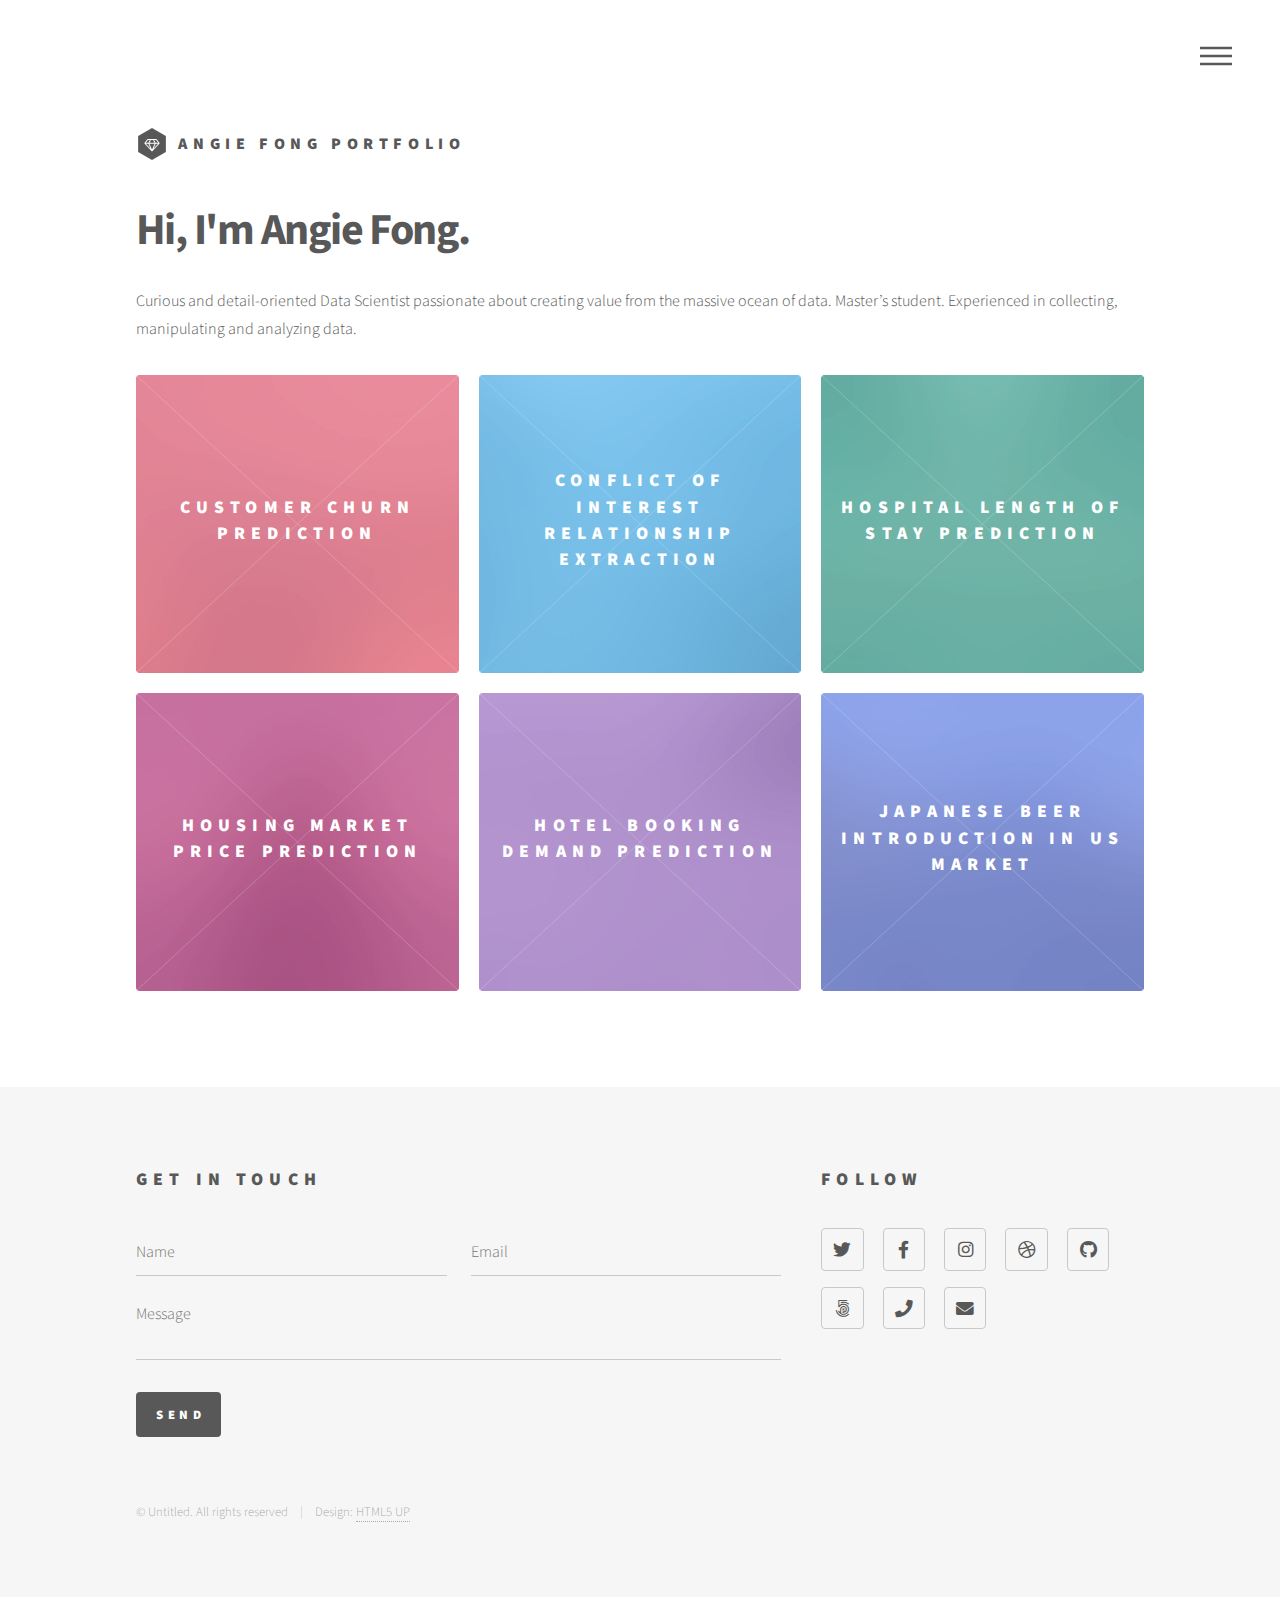
==== index.html @ 5839aa19 "initial commit" ====
<!DOCTYPE HTML>
<!--
	Phantom by HTML5 UP
	html5up.net | @ajlkn
	Free for personal and commercial use under the CCA 3.0 license (html5up.net/license)
-->
<html>
	<head>
		<title>Angie Fong</title>
		<meta charset="utf-8" />
		<meta name="viewport" content="width=device-width, initial-scale=1, user-scalable=no" />
		<link rel="stylesheet" href="assets/css/main.css" />
		<noscript><link rel="stylesheet" href="assets/css/noscript.css" /></noscript>
	</head>
	<body class="is-preload">
		<!-- Wrapper -->
			<div id="wrapper">

				<!-- Header -->
					<header id="header">
						<div class="inner">

							<!-- Logo -->
								<a href="index.html" class="logo">
									<span class="symbol"><img src="images/logo.svg" alt="" /></span><span class="title">Angie Fong Portfolio</span>
								</a>

							<!-- Nav -->
								<nav>
									<ul>
										<li><a href="#menu">Menu</a></li>
									</ul>
								</nav>

						</div>
					</header>

				<!-- Menu -->
					<nav id="menu">
						<h2>Menu</h2>
						<ul>
							<li><a href="index.html">Home</a></li>
							<li><a href="resume.html">Resume</a></li>
						</ul>
					</nav>

				<!-- Main -->
					<div id="main">
						<div class="inner">
							<header>
								<h1>Hi, I'm Angie Fong.</h1>
								<p>Curious and detail-oriented Data Scientist passionate about creating value from the massive ocean of data. Master’s student. Experienced in collecting, manipulating and analyzing data.</p>
							</header>
							<section class="tiles">
								<article class="style1">
									<span class="image">
										<img src="images/pic01.jpg" alt="" />
									</span>
									<a href="generic.html">
										<h2>Customer Churn Prediction</h2>
										<div class="content">
											<p>A churn prediction model for a B2B SaaS company to helps identify customers who might cancel subscription soon.</p>
										</div>
									</a>
								</article>
								<article class="style2">
									<span class="image">
										<img src="images/pic02.jpg" alt="" />
									</span>
									<a href="generic.html">
										<h2>Conflict of Interest Relationship Extraction</h2>
										<div class="content">
											<p>Triples of relationship extracted from 122k Pubmed conflict of interest statements compared with pre-defined relationships.</p>
										</div>
									</a>
								</article>
								<article class="style3">
									<span class="image">
										<img src="images/pic03.jpg" alt="" />
									</span>
									<a href="generic.html">
										<h2>Hospital Length of Stay Prediction</h2>
										<div class="content">
											<p>Hospital length of stay prediction with MIMIC3 data.</p>
										</div>
									</a>
								</article>
								<article class="style4">
									<span class="image">
										<img src="images/pic04.jpg" alt="" />
									</span>
									<a href="generic.html">
										<h2>Housing Market Price Prediction</h2>
										<div class="content">
											<p>Kaggle competition: Sherbank Russian Housing Market Price Prediction.</p>
										</div>
									</a>
								</article>
								<article class="style5">
									<span class="image">
										<img src="images/pic05.jpg" alt="" />
									</span>
									<a href="generic.html">
										<h2>Hotel Booking Demand Prediction</h2>
										<div class="content">
											<p>Sed nisl arcu euismod sit amet nisi lorem etiam dolor veroeros et feugiat.</p>
										</div>
									</a>
								</article>
								<article class="style6">
									<span class="image">
										<img src="images/pic06.jpg" alt="" />
									</span>
									<a href="generic.html">
										<h2>Japanese Beer Introduction in US market</h2>
										<div class="content">
											<p>Sed nisl arcu euismod sit amet nisi lorem etiam dolor veroeros et feugiat.</p>
										</div>
									</a>
								</article>
							</section>
						</div>
					</div>

				<!-- Footer -->
					<footer id="footer">
						<div class="inner">
							<section>
								<h2>Get in touch</h2>
								<form method="post" action="#">
									<div class="fields">
										<div class="field half">
											<input type="text" name="name" id="name" placeholder="Name" />
										</div>
										<div class="field half">
											<input type="email" name="email" id="email" placeholder="Email" />
										</div>
										<div class="field">
											<textarea name="message" id="message" placeholder="Message"></textarea>
										</div>
									</div>
									<ul class="actions">
										<li><input type="submit" value="Send" class="primary" /></li>
									</ul>
								</form>
							</section>
							<section>
								<h2>Follow</h2>
								<ul class="icons">
									<li><a href="#" class="icon brands style2 fa-twitter"><span class="label">Twitter</span></a></li>
									<li><a href="#" class="icon brands style2 fa-facebook-f"><span class="label">Facebook</span></a></li>
									<li><a href="#" class="icon brands style2 fa-instagram"><span class="label">Instagram</span></a></li>
									<li><a href="#" class="icon brands style2 fa-dribbble"><span class="label">Dribbble</span></a></li>
									<li><a href="#" class="icon brands style2 fa-github"><span class="label">GitHub</span></a></li>
									<li><a href="#" class="icon brands style2 fa-500px"><span class="label">500px</span></a></li>
									<li><a href="#" class="icon solid style2 fa-phone"><span class="label">Phone</span></a></li>
									<li><a href="#" class="icon solid style2 fa-envelope"><span class="label">Email</span></a></li>
								</ul>
							</section>
							<ul class="copyright">
								<li>&copy; Untitled. All rights reserved</li><li>Design: <a href="http://html5up.net">HTML5 UP</a></li>
							</ul>
						</div>
					</footer>

			</div>

		<!-- Scripts -->
			<script src="assets/js/jquery.min.js"></script>
			<script src="assets/js/browser.min.js"></script>
			<script src="assets/js/breakpoints.min.js"></script>
			<script src="assets/js/util.js"></script>
			<script src="assets/js/main.js"></script>

	</body>
</html>
---- assets/css/main.css ----
@import url(fontawesome-all.min.css);
@import url("https://fonts.googleapis.com/css?family=Source+Sans+Pro:300,700,900");

/*
	Phantom by HTML5 UP
	html5up.net | @ajlkn
	Free for personal and commercial use under the CCA 3.0 license (html5up.net/license)
*/

html, body, div, span, applet, object,
iframe, h1, h2, h3, h4, h5, h6, p, blockquote,
pre, a, abbr, acronym, address, big, cite,
code, del, dfn, em, img, ins, kbd, q, s, samp,
small, strike, strong, sub, sup, tt, var, b,
u, i, center, dl, dt, dd, ol, ul, li, fieldset,
form, label, legend, table, caption, tbody,
tfoot, thead, tr, th, td, article, aside,
canvas, details, embed, figure, figcaption,
footer, header, hgroup, menu, nav, output, ruby,
section, summary, time, mark, audio, video {
	margin: 0;
	padding: 0;
	border: 0;
	font-size: 100%;
	font: inherit;
	vertical-align: baseline;}

article, aside, details, figcaption, figure,
footer, header, hgroup, menu, nav, section {
	display: block;}

body {
	line-height: 1;
}

ol, ul {
	list-style: none;
}

blockquote, q {
	quotes: none;
}

	blockquote:before, blockquote:after, q:before, q:after {
		content: '';
		content: none;
	}

table {
	border-collapse: collapse;
	border-spacing: 0;
}

body {
	-webkit-text-size-adjust: none;
}

mark {
	background-color: transparent;
	color: inherit;
}

input::-moz-focus-inner {
	border: 0;
	padding: 0;
}

input, select, textarea {
	-moz-appearance: none;
	-webkit-appearance: none;
	-ms-appearance: none;
	appearance: none;
}

/* Basic */

	@-ms-viewport {
		width: device-width;
	}

	body {
		-ms-overflow-style: scrollbar;
	}

	@media screen and (max-width: 480px) {

		html, body {
			min-width: 320px;
		}

	}

	html {
		box-sizing: border-box;
	}

	*, *:before, *:after {
		box-sizing: inherit;
	}

	body {
		background: #ffffff;
	}

		body.is-preload *, body.is-preload *:before, body.is-preload *:after {
			-moz-animation: none !important;
			-webkit-animation: none !important;
			-ms-animation: none !important;
			animation: none !important;
			-moz-transition: none !important;
			-webkit-transition: none !important;
			-ms-transition: none !important;
			transition: none !important;
		}

/* Type */

	body, input, select, textarea {
		color: #585858;
		font-family: "Source Sans Pro", Helvetica, sans-serif;
		font-size: 16pt;
		font-weight: 300;
		line-height: 1.75;
	}

		@media screen and (max-width: 1680px) {

			body, input, select, textarea {
				font-size: 14pt;
			}

		}

		@media screen and (max-width: 1280px) {

			body, input, select, textarea {
				font-size: 12pt;
			}

		}

	a {
		-moz-transition: border-bottom-color 0.2s ease, color 0.2s ease;
		-webkit-transition: border-bottom-color 0.2s ease, color 0.2s ease;
		-ms-transition: border-bottom-color 0.2s ease, color 0.2s ease;
		transition: border-bottom-color 0.2s ease, color 0.2s ease;
		text-decoration: none;
		color: #585858;
		border-bottom: dotted 1px rgba(88, 88, 88, 0.5);
	}

		a:hover {
			border-bottom-color: transparent;
			color: #f2849e !important;
		}

	strong, b {
		font-weight: 900;
	}

	em, i {
		font-style: italic;
	}

	p {
		margin: 0 0 2em 0;
	}

	h1 {
		font-size: 2.75em;
		font-weight: 700;
		line-height: 1.3;
		margin: 0 0 1em 0;
		letter-spacing: -0.035em;
	}

		h1 a {
			color: inherit;
		}

		@media screen and (max-width: 736px) {

			h1 {
				font-size: 2em;
				margin: 0 0 1em 0;
			}

		}

		@media screen and (max-width: 360px) {

			h1 {
				font-size: 1.75em;
			}

		}

	h2, h3, h4, h5, h6 {
		font-weight: 900;
		line-height: 1.5;
		margin: 0 0 2em 0;
		text-transform: uppercase;
		letter-spacing: 0.35em;
	}

		h2 a, h3 a, h4 a, h5 a, h6 a {
			color: inherit;
		}

	h2 {
		font-size: 1.1em;
	}

	h3 {
		font-size: 1em;
	}

	h4 {
		font-size: 0.8em;
	}

	h5 {
		font-size: 0.8em;
	}

	h6 {
		font-size: 0.8em;
	}

	@media screen and (max-width: 980px) {

		h1 br, h2 br, h3 br, h4 br, h5 br, h6 br {
			display: none;
		}

	}

	@media screen and (max-width: 736px) {

		h2 {
			font-size: 1em;
		}

		h3 {
			font-size: 0.8em;
		}

	}

	sub {
		font-size: 0.8em;
		position: relative;
		top: 0.5em;
	}

	sup {
		font-size: 0.8em;
		position: relative;
		top: -0.5em;
	}

	blockquote {
		border-left: solid 4px #c9c9c9;
		font-style: italic;
		margin: 0 0 2em 0;
		padding: 0.5em 0 0.5em 2em;
	}

	code {
		background: rgba(144, 144, 144, 0.075);
		border-radius: 4px;
		border: solid 1px #c9c9c9;
		font-family: "Courier New", monospace;
		font-size: 0.9em;
		margin: 0 0.25em;
		padding: 0.25em 0.65em;
	}

	pre {
		-webkit-overflow-scrolling: touch;
		font-family: "Courier New", monospace;
		font-size: 0.9em;
		margin: 0 0 2em 0;
	}

		pre code {
			display: block;
			line-height: 1.75;
			padding: 1em 1.5em;
			overflow-x: auto;
		}

	hr {
		border: 0;
		border-bottom: solid 1px #c9c9c9;
		margin: 2em 0;
	}

		hr.major {
			margin: 3em 0;
		}

	.align-left {
		text-align: left;
	}

	.align-center {
		text-align: center;
	}

	.align-right {
		text-align: right;
	}

/* Row */

	.row {
		display: flex;
		flex-wrap: wrap;
		box-sizing: border-box;
		align-items: stretch;
	}

		.row > * {
			box-sizing: border-box;
		}

		.row.gtr-uniform > * > :last-child {
			margin-bottom: 0;
		}

		.row.aln-left {
			justify-content: flex-start;
		}

		.row.aln-center {
			justify-content: center;
		}

		.row.aln-right {
			justify-content: flex-end;
		}

		.row.aln-top {
			align-items: flex-start;
		}

		.row.aln-middle {
			align-items: center;
		}

		.row.aln-bottom {
			align-items: flex-end;
		}

		.row > .imp {
			order: -1;
		}

		.row > .col-1 {
			width: 8.33333%;
		}

		.row > .off-1 {
			margin-left: 8.33333%;
		}

		.row > .col-2 {
			width: 16.66667%;
		}

		.row > .off-2 {
			margin-left: 16.66667%;
		}

		.row > .col-3 {
			width: 25%;
		}

		.row > .off-3 {
			margin-left: 25%;
		}

		.row > .col-4 {
			width: 33.33333%;
		}

		.row > .off-4 {
			margin-left: 33.33333%;
		}

		.row > .col-5 {
			width: 41.66667%;
		}

		.row > .off-5 {
			margin-left: 41.66667%;
		}

		.row > .col-6 {
			width: 50%;
		}

		.row > .off-6 {
			margin-left: 50%;
		}

		.row > .col-7 {
			width: 58.33333%;
		}

		.row > .off-7 {
			margin-left: 58.33333%;
		}

		.row > .col-8 {
			width: 66.66667%;
		}

		.row > .off-8 {
			margin-left: 66.66667%;
		}

		.row > .col-9 {
			width: 75%;
		}

		.row > .off-9 {
			margin-left: 75%;
		}

		.row > .col-10 {
			width: 83.33333%;
		}

		.row > .off-10 {
			margin-left: 83.33333%;
		}

		.row > .col-11 {
			width: 91.66667%;
		}

		.row > .off-11 {
			margin-left: 91.66667%;
		}

		.row > .col-12 {
			width: 100%;
		}

		.row > .off-12 {
			margin-left: 100%;
		}

		.row.gtr-0 {
			margin-top: 0;
			margin-left: 0em;
		}

			.row.gtr-0 > * {
				padding: 0 0 0 0em;
			}

			.row.gtr-0.gtr-uniform {
				margin-top: 0em;
			}

				.row.gtr-0.gtr-uniform > * {
					padding-top: 0em;
				}

		.row.gtr-25 {
			margin-top: 0;
			margin-left: -0.5em;
		}

			.row.gtr-25 > * {
				padding: 0 0 0 0.5em;
			}

			.row.gtr-25.gtr-uniform {
				margin-top: -0.5em;
			}

				.row.gtr-25.gtr-uniform > * {
					padding-top: 0.5em;
				}

		.row.gtr-50 {
			margin-top: 0;
			margin-left: -1em;
		}

			.row.gtr-50 > * {
				padding: 0 0 0 1em;
			}

			.row.gtr-50.gtr-uniform {
				margin-top: -1em;
			}

				.row.gtr-50.gtr-uniform > * {
					padding-top: 1em;
				}

		.row {
			margin-top: 0;
			margin-left: -2em;
		}

			.row > * {
				padding: 0 0 0 2em;
			}

			.row.gtr-uniform {
				margin-top: -2em;
			}

				.row.gtr-uniform > * {
					padding-top: 2em;
				}

		.row.gtr-150 {
			margin-top: 0;
			margin-left: -3em;
		}

			.row.gtr-150 > * {
				padding: 0 0 0 3em;
			}

			.row.gtr-150.gtr-uniform {
				margin-top: -3em;
			}

				.row.gtr-150.gtr-uniform > * {
					padding-top: 3em;
				}

		.row.gtr-200 {
			margin-top: 0;
			margin-left: -4em;
		}

			.row.gtr-200 > * {
				padding: 0 0 0 4em;
			}

			.row.gtr-200.gtr-uniform {
				margin-top: -4em;
			}

				.row.gtr-200.gtr-uniform > * {
					padding-top: 4em;
				}

		@media screen and (max-width: 1680px) {

			.row {
				display: flex;
				flex-wrap: wrap;
				box-sizing: border-box;
				align-items: stretch;
			}

				.row > * {
					box-sizing: border-box;
				}

				.row.gtr-uniform > * > :last-child {
					margin-bottom: 0;
				}

				.row.aln-left {
					justify-content: flex-start;
				}

				.row.aln-center {
					justify-content: center;
				}

				.row.aln-right {
					justify-content: flex-end;
				}

				.row.aln-top {
					align-items: flex-start;
				}

				.row.aln-middle {
					align-items: center;
				}

				.row.aln-bottom {
					align-items: flex-end;
				}

				.row > .imp-xlarge {
					order: -1;
				}

				.row > .col-1-xlarge {
					width: 8.33333%;
				}

				.row > .off-1-xlarge {
					margin-left: 8.33333%;
				}

				.row > .col-2-xlarge {
					width: 16.66667%;
				}

				.row > .off-2-xlarge {
					margin-left: 16.66667%;
				}

				.row > .col-3-xlarge {
					width: 25%;
				}

				.row > .off-3-xlarge {
					margin-left: 25%;
				}

				.row > .col-4-xlarge {
					width: 33.33333%;
				}

				.row > .off-4-xlarge {
					margin-left: 33.33333%;
				}

				.row > .col-5-xlarge {
					width: 41.66667%;
				}

				.row > .off-5-xlarge {
					margin-left: 41.66667%;
				}

				.row > .col-6-xlarge {
					width: 50%;
				}

				.row > .off-6-xlarge {
					margin-left: 50%;
				}

				.row > .col-7-xlarge {
					width: 58.33333%;
				}

				.row > .off-7-xlarge {
					margin-left: 58.33333%;
				}

				.row > .col-8-xlarge {
					width: 66.66667%;
				}

				.row > .off-8-xlarge {
					margin-left: 66.66667%;
				}

				.row > .col-9-xlarge {
					width: 75%;
				}

				.row > .off-9-xlarge {
					margin-left: 75%;
				}

				.row > .col-10-xlarge {
					width: 83.33333%;
				}

				.row > .off-10-xlarge {
					margin-left: 83.33333%;
				}

				.row > .col-11-xlarge {
					width: 91.66667%;
				}

				.row > .off-11-xlarge {
					margin-left: 91.66667%;
				}

				.row > .col-12-xlarge {
					width: 100%;
				}

				.row > .off-12-xlarge {
					margin-left: 100%;
				}

				.row.gtr-0 {
					margin-top: 0;
					margin-left: 0em;
				}

					.row.gtr-0 > * {
						padding: 0 0 0 0em;
					}

					.row.gtr-0.gtr-uniform {
						margin-top: 0em;
					}

						.row.gtr-0.gtr-uniform > * {
							padding-top: 0em;
						}

				.row.gtr-25 {
					margin-top: 0;
					margin-left: -0.5em;
				}

					.row.gtr-25 > * {
						padding: 0 0 0 0.5em;
					}

					.row.gtr-25.gtr-uniform {
						margin-top: -0.5em;
					}

						.row.gtr-25.gtr-uniform > * {
							padding-top: 0.5em;
						}

				.row.gtr-50 {
					margin-top: 0;
					margin-left: -1em;
				}

					.row.gtr-50 > * {
						padding: 0 0 0 1em;
					}

					.row.gtr-50.gtr-uniform {
						margin-top: -1em;
					}

						.row.gtr-50.gtr-uniform > * {
							padding-top: 1em;
						}

				.row {
					margin-top: 0;
					margin-left: -2em;
				}

					.row > * {
						padding: 0 0 0 2em;
					}

					.row.gtr-uniform {
						margin-top: -2em;
					}

						.row.gtr-uniform > * {
							padding-top: 2em;
						}

				.row.gtr-150 {
					margin-top: 0;
					margin-left: -3em;
				}

					.row.gtr-150 > * {
						padding: 0 0 0 3em;
					}

					.row.gtr-150.gtr-uniform {
						margin-top: -3em;
					}

						.row.gtr-150.gtr-uniform > * {
							padding-top: 3em;
						}

				.row.gtr-200 {
					margin-top: 0;
					margin-left: -4em;
				}

					.row.gtr-200 > * {
						padding: 0 0 0 4em;
					}

					.row.gtr-200.gtr-uniform {
						margin-top: -4em;
					}

						.row.gtr-200.gtr-uniform > * {
							padding-top: 4em;
						}

		}

		@media screen and (max-width: 1280px) {

			.row {
				display: flex;
				flex-wrap: wrap;
				box-sizing: border-box;
				align-items: stretch;
			}

				.row > * {
					box-sizing: border-box;
				}

				.row.gtr-uniform > * > :last-child {
					margin-bottom: 0;
				}

				.row.aln-left {
					justify-content: flex-start;
				}

				.row.aln-center {
					justify-content: center;
				}

				.row.aln-right {
					justify-content: flex-end;
				}

				.row.aln-top {
					align-items: flex-start;
				}

				.row.aln-middle {
					align-items: center;
				}

				.row.aln-bottom {
					align-items: flex-end;
				}

				.row > .imp-large {
					order: -1;
				}

				.row > .col-1-large {
					width: 8.33333%;
				}

				.row > .off-1-large {
					margin-left: 8.33333%;
				}

				.row > .col-2-large {
					width: 16.66667%;
				}

				.row > .off-2-large {
					margin-left: 16.66667%;
				}

				.row > .col-3-large {
					width: 25%;
				}

				.row > .off-3-large {
					margin-left: 25%;
				}

				.row > .col-4-large {
					width: 33.33333%;
				}

				.row > .off-4-large {
					margin-left: 33.33333%;
				}

				.row > .col-5-large {
					width: 41.66667%;
				}

				.row > .off-5-large {
					margin-left: 41.66667%;
				}

				.row > .col-6-large {
					width: 50%;
				}

				.row > .off-6-large {
					margin-left: 50%;
				}

				.row > .col-7-large {
					width: 58.33333%;
				}

				.row > .off-7-large {
					margin-left: 58.33333%;
				}

				.row > .col-8-large {
					width: 66.66667%;
				}

				.row > .off-8-large {
					margin-left: 66.66667%;
				}

				.row > .col-9-large {
					width: 75%;
				}

				.row > .off-9-large {
					margin-left: 75%;
				}

				.row > .col-10-large {
					width: 83.33333%;
				}

				.row > .off-10-large {
					margin-left: 83.33333%;
				}

				.row > .col-11-large {
					width: 91.66667%;
				}

				.row > .off-11-large {
					margin-left: 91.66667%;
				}

				.row > .col-12-large {
					width: 100%;
				}

				.row > .off-12-large {
					margin-left: 100%;
				}

				.row.gtr-0 {
					margin-top: 0;
					margin-left: 0em;
				}

					.row.gtr-0 > * {
						padding: 0 0 0 0em;
					}

					.row.gtr-0.gtr-uniform {
						margin-top: 0em;
					}

						.row.gtr-0.gtr-uniform > * {
							padding-top: 0em;
						}

				.row.gtr-25 {
					margin-top: 0;
					margin-left: -0.5em;
				}

					.row.gtr-25 > * {
						padding: 0 0 0 0.5em;
					}

					.row.gtr-25.gtr-uniform {
						margin-top: -0.5em;
					}

						.row.gtr-25.gtr-uniform > * {
							padding-top: 0.5em;
						}

				.row.gtr-50 {
					margin-top: 0;
					margin-left: -1em;
				}

					.row.gtr-50 > * {
						padding: 0 0 0 1em;
					}

					.row.gtr-50.gtr-uniform {
						margin-top: -1em;
					}

						.row.gtr-50.gtr-uniform > * {
							padding-top: 1em;
						}

				.row {
					margin-top: 0;
					margin-left: -2em;
				}

					.row > * {
						padding: 0 0 0 2em;
					}

					.row.gtr-uniform {
						margin-top: -2em;
					}

						.row.gtr-uniform > * {
							padding-top: 2em;
						}

				.row.gtr-150 {
					margin-top: 0;
					margin-left: -3em;
				}

					.row.gtr-150 > * {
						padding: 0 0 0 3em;
					}

					.row.gtr-150.gtr-uniform {
						margin-top: -3em;
					}

						.row.gtr-150.gtr-uniform > * {
							padding-top: 3em;
						}

				.row.gtr-200 {
					margin-top: 0;
					margin-left: -4em;
				}

					.row.gtr-200 > * {
						padding: 0 0 0 4em;
					}

					.row.gtr-200.gtr-uniform {
						margin-top: -4em;
					}

						.row.gtr-200.gtr-uniform > * {
							padding-top: 4em;
						}

		}

		@media screen and (max-width: 980px) {

			.row {
				display: flex;
				flex-wrap: wrap;
				box-sizing: border-box;
				align-items: stretch;
			}

				.row > * {
					box-sizing: border-box;
				}

				.row.gtr-uniform > * > :last-child {
					margin-bottom: 0;
				}

				.row.aln-left {
					justify-content: flex-start;
				}

				.row.aln-center {
					justify-content: center;
				}

				.row.aln-right {
					justify-content: flex-end;
				}

				.row.aln-top {
					align-items: flex-start;
				}

				.row.aln-middle {
					align-items: center;
				}

				.row.aln-bottom {
					align-items: flex-end;
				}

				.row > .imp-medium {
					order: -1;
				}

				.row > .col-1-medium {
					width: 8.33333%;
				}

				.row > .off-1-medium {
					margin-left: 8.33333%;
				}

				.row > .col-2-medium {
					width: 16.66667%;
				}

				.row > .off-2-medium {
					margin-left: 16.66667%;
				}

				.row > .col-3-medium {
					width: 25%;
				}

				.row > .off-3-medium {
					margin-left: 25%;
				}

				.row > .col-4-medium {
					width: 33.33333%;
				}

				.row > .off-4-medium {
					margin-left: 33.33333%;
				}

				.row > .col-5-medium {
					width: 41.66667%;
				}

				.row > .off-5-medium {
					margin-left: 41.66667%;
				}

				.row > .col-6-medium {
					width: 50%;
				}

				.row > .off-6-medium {
					margin-left: 50%;
				}

				.row > .col-7-medium {
					width: 58.33333%;
				}

				.row > .off-7-medium {
					margin-left: 58.33333%;
				}

				.row > .col-8-medium {
					width: 66.66667%;
				}

				.row > .off-8-medium {
					margin-left: 66.66667%;
				}

				.row > .col-9-medium {
					width: 75%;
				}

				.row > .off-9-medium {
					margin-left: 75%;
				}

				.row > .col-10-medium {
					width: 83.33333%;
				}

				.row > .off-10-medium {
					margin-left: 83.33333%;
				}

				.row > .col-11-medium {
					width: 91.66667%;
				}

				.row > .off-11-medium {
					margin-left: 91.66667%;
				}

				.row > .col-12-medium {
					width: 100%;
				}

				.row > .off-12-medium {
					margin-left: 100%;
				}

				.row.gtr-0 {
					margin-top: 0;
					margin-left: 0em;
				}

					.row.gtr-0 > * {
						padding: 0 0 0 0em;
					}

					.row.gtr-0.gtr-uniform {
						margin-top: 0em;
					}

						.row.gtr-0.gtr-uniform > * {
							padding-top: 0em;
						}

				.row.gtr-25 {
					margin-top: 0;
					margin-left: -0.375em;
				}

					.row.gtr-25 > * {
						padding: 0 0 0 0.375em;
					}

					.row.gtr-25.gtr-uniform {
						margin-top: -0.375em;
					}

						.row.gtr-25.gtr-uniform > * {
							padding-top: 0.375em;
						}

				.row.gtr-50 {
					margin-top: 0;
					margin-left: -0.75em;
				}

					.row.gtr-50 > * {
						padding: 0 0 0 0.75em;
					}

					.row.gtr-50.gtr-uniform {
						margin-top: -0.75em;
					}

						.row.gtr-50.gtr-uniform > * {
							padding-top: 0.75em;
						}

				.row {
					margin-top: 0;
					margin-left: -1.5em;
				}

					.row > * {
						padding: 0 0 0 1.5em;
					}

					.row.gtr-uniform {
						margin-top: -1.5em;
					}

						.row.gtr-uniform > * {
							padding-top: 1.5em;
						}

				.row.gtr-150 {
					margin-top: 0;
					margin-left: -2.25em;
				}

					.row.gtr-150 > * {
						padding: 0 0 0 2.25em;
					}

					.row.gtr-150.gtr-uniform {
						margin-top: -2.25em;
					}

						.row.gtr-150.gtr-uniform > * {
							padding-top: 2.25em;
						}

				.row.gtr-200 {
					margin-top: 0;
					margin-left: -3em;
				}

					.row.gtr-200 > * {
						padding: 0 0 0 3em;
					}

					.row.gtr-200.gtr-uniform {
						margin-top: -3em;
					}

						.row.gtr-200.gtr-uniform > * {
							padding-top: 3em;
						}

		}

		@media screen and (max-width: 736px) {

			.row {
				display: flex;
				flex-wrap: wrap;
				box-sizing: border-box;
				align-items: stretch;
			}

				.row > * {
					box-sizing: border-box;
				}

				.row.gtr-uniform > * > :last-child {
					margin-bottom: 0;
				}

				.row.aln-left {
					justify-content: flex-start;
				}

				.row.aln-center {
					justify-content: center;
				}

				.row.aln-right {
					justify-content: flex-end;
				}

				.row.aln-top {
					align-items: flex-start;
				}

				.row.aln-middle {
					align-items: center;
				}

				.row.aln-bottom {
					align-items: flex-end;
				}

				.row > .imp-small {
					order: -1;
				}

				.row > .col-1-small {
					width: 8.33333%;
				}

				.row > .off-1-small {
					margin-left: 8.33333%;
				}

				.row > .col-2-small {
					width: 16.66667%;
				}

				.row > .off-2-small {
					margin-left: 16.66667%;
				}

				.row > .col-3-small {
					width: 25%;
				}

				.row > .off-3-small {
					margin-left: 25%;
				}

				.row > .col-4-small {
					width: 33.33333%;
				}

				.row > .off-4-small {
					margin-left: 33.33333%;
				}

				.row > .col-5-small {
					width: 41.66667%;
				}

				.row > .off-5-small {
					margin-left: 41.66667%;
				}

				.row > .col-6-small {
					width: 50%;
				}

				.row > .off-6-small {
					margin-left: 50%;
				}

				.row > .col-7-small {
					width: 58.33333%;
				}

				.row > .off-7-small {
					margin-left: 58.33333%;
				}

				.row > .col-8-small {
					width: 66.66667%;
				}

				.row > .off-8-small {
					margin-left: 66.66667%;
				}

				.row > .col-9-small {
					width: 75%;
				}

				.row > .off-9-small {
					margin-left: 75%;
				}

				.row > .col-10-small {
					width: 83.33333%;
				}

				.row > .off-10-small {
					margin-left: 83.33333%;
				}

				.row > .col-11-small {
					width: 91.66667%;
				}

				.row > .off-11-small {
					margin-left: 91.66667%;
				}

				.row > .col-12-small {
					width: 100%;
				}

				.row > .off-12-small {
					margin-left: 100%;
				}

				.row.gtr-0 {
					margin-top: 0;
					margin-left: 0em;
				}

					.row.gtr-0 > * {
						padding: 0 0 0 0em;
					}

					.row.gtr-0.gtr-uniform {
						margin-top: 0em;
					}

						.row.gtr-0.gtr-uniform > * {
							padding-top: 0em;
						}

				.row.gtr-25 {
					margin-top: 0;
					margin-left: -0.25em;
				}

					.row.gtr-25 > * {
						padding: 0 0 0 0.25em;
					}

					.row.gtr-25.gtr-uniform {
						margin-top: -0.25em;
					}

						.row.gtr-25.gtr-uniform > * {
							padding-top: 0.25em;
						}

				.row.gtr-50 {
					margin-top: 0;
					margin-left: -0.5em;
				}

					.row.gtr-50 > * {
						padding: 0 0 0 0.5em;
					}

					.row.gtr-50.gtr-uniform {
						margin-top: -0.5em;
					}

						.row.gtr-50.gtr-uniform > * {
							padding-top: 0.5em;
						}

				.row {
					margin-top: 0;
					margin-left: -1em;
				}

					.row > * {
						padding: 0 0 0 1em;
					}

					.row.gtr-uniform {
						margin-top: -1em;
					}

						.row.gtr-uniform > * {
							padding-top: 1em;
						}

				.row.gtr-150 {
					margin-top: 0;
					margin-left: -1.5em;
				}

					.row.gtr-150 > * {
						padding: 0 0 0 1.5em;
					}

					.row.gtr-150.gtr-uniform {
						margin-top: -1.5em;
					}

						.row.gtr-150.gtr-uniform > * {
							padding-top: 1.5em;
						}

				.row.gtr-200 {
					margin-top: 0;
					margin-left: -2em;
				}

					.row.gtr-200 > * {
						padding: 0 0 0 2em;
					}

					.row.gtr-200.gtr-uniform {
						margin-top: -2em;
					}

						.row.gtr-200.gtr-uniform > * {
							padding-top: 2em;
						}

		}

		@media screen and (max-width: 480px) {

			.row {
				display: flex;
				flex-wrap: wrap;
				box-sizing: border-box;
				align-items: stretch;
			}

				.row > * {
					box-sizing: border-box;
				}

				.row.gtr-uniform > * > :last-child {
					margin-bottom: 0;
				}

				.row.aln-left {
					justify-content: flex-start;
				}

				.row.aln-center {
					justify-content: center;
				}

				.row.aln-right {
					justify-content: flex-end;
				}

				.row.aln-top {
					align-items: flex-start;
				}

				.row.aln-middle {
					align-items: center;
				}

				.row.aln-bottom {
					align-items: flex-end;
				}

				.row > .imp-xsmall {
					order: -1;
				}

				.row > .col-1-xsmall {
					width: 8.33333%;
				}

				.row > .off-1-xsmall {
					margin-left: 8.33333%;
				}

				.row > .col-2-xsmall {
					width: 16.66667%;
				}

				.row > .off-2-xsmall {
					margin-left: 16.66667%;
				}

				.row > .col-3-xsmall {
					width: 25%;
				}

				.row > .off-3-xsmall {
					margin-left: 25%;
				}

				.row > .col-4-xsmall {
					width: 33.33333%;
				}

				.row > .off-4-xsmall {
					margin-left: 33.33333%;
				}

				.row > .col-5-xsmall {
					width: 41.66667%;
				}

				.row > .off-5-xsmall {
					margin-left: 41.66667%;
				}

				.row > .col-6-xsmall {
					width: 50%;
				}

				.row > .off-6-xsmall {
					margin-left: 50%;
				}

				.row > .col-7-xsmall {
					width: 58.33333%;
				}

				.row > .off-7-xsmall {
					margin-left: 58.33333%;
				}

				.row > .col-8-xsmall {
					width: 66.66667%;
				}

				.row > .off-8-xsmall {
					margin-left: 66.66667%;
				}

				.row > .col-9-xsmall {
					width: 75%;
				}

				.row > .off-9-xsmall {
					margin-left: 75%;
				}

				.row > .col-10-xsmall {
					width: 83.33333%;
				}

				.row > .off-10-xsmall {
					margin-left: 83.33333%;
				}

				.row > .col-11-xsmall {
					width: 91.66667%;
				}

				.row > .off-11-xsmall {
					margin-left: 91.66667%;
				}

				.row > .col-12-xsmall {
					width: 100%;
				}

				.row > .off-12-xsmall {
					margin-left: 100%;
				}

				.row.gtr-0 {
					margin-top: 0;
					margin-left: 0em;
				}

					.row.gtr-0 > * {
						padding: 0 0 0 0em;
					}

					.row.gtr-0.gtr-uniform {
						margin-top: 0em;
					}

						.row.gtr-0.gtr-uniform > * {
							padding-top: 0em;
						}

				.row.gtr-25 {
					margin-top: 0;
					margin-left: -0.25em;
				}

					.row.gtr-25 > * {
						padding: 0 0 0 0.25em;
					}

					.row.gtr-25.gtr-uniform {
						margin-top: -0.25em;
					}

						.row.gtr-25.gtr-uniform > * {
							padding-top: 0.25em;
						}

				.row.gtr-50 {
					margin-top: 0;
					margin-left: -0.5em;
				}

					.row.gtr-50 > * {
						padding: 0 0 0 0.5em;
					}

					.row.gtr-50.gtr-uniform {
						margin-top: -0.5em;
					}

						.row.gtr-50.gtr-uniform > * {
							padding-top: 0.5em;
						}

				.row {
					margin-top: 0;
					margin-left: -1em;
				}

					.row > * {
						padding: 0 0 0 1em;
					}

					.row.gtr-uniform {
						margin-top: -1em;
					}

						.row.gtr-uniform > * {
							padding-top: 1em;
						}

				.row.gtr-150 {
					margin-top: 0;
					margin-left: -1.5em;
				}

					.row.gtr-150 > * {
						padding: 0 0 0 1.5em;
					}

					.row.gtr-150.gtr-uniform {
						margin-top: -1.5em;
					}

						.row.gtr-150.gtr-uniform > * {
							padding-top: 1.5em;
						}

				.row.gtr-200 {
					margin-top: 0;
					margin-left: -2em;
				}

					.row.gtr-200 > * {
						padding: 0 0 0 2em;
					}

					.row.gtr-200.gtr-uniform {
						margin-top: -2em;
					}

						.row.gtr-200.gtr-uniform > * {
							padding-top: 2em;
						}

		}

/* Section/Article */

	section.special, article.special {
		text-align: center;
	}

	header p {
		margin-top: -1em;
	}

	@media screen and (max-width: 736px) {

		header p {
			margin-top: 0;
		}

	}

/* Icon */

	.icon {
		text-decoration: none;
		border-bottom: none;
		position: relative;
	}

		.icon:before {
			-moz-osx-font-smoothing: grayscale;
			-webkit-font-smoothing: antialiased;
			display: inline-block;
			font-style: normal;
			font-variant: normal;
			text-rendering: auto;
			line-height: 1;
			text-transform: none !important;
			font-family: 'Font Awesome 5 Free';
			font-weight: 400;
		}

		.icon > .label {
			display: none;
		}

		.icon:before {
			line-height: inherit;
		}

		.icon.solid:before {
			font-weight: 900;
		}

		.icon.brands:before {
			font-family: 'Font Awesome 5 Brands';
		}

		.icon.style2 {
			-moz-transition: background-color 0.2s ease-in-out, color 0.2s ease-in-out, border-color 0.2s ease-in-out;
			-webkit-transition: background-color 0.2s ease-in-out, color 0.2s ease-in-out, border-color 0.2s ease-in-out;
			-ms-transition: background-color 0.2s ease-in-out, color 0.2s ease-in-out, border-color 0.2s ease-in-out;
			transition: background-color 0.2s ease-in-out, color 0.2s ease-in-out, border-color 0.2s ease-in-out;
			background-color: transparent;
			border: solid 1px #c9c9c9;
			border-radius: 4px;
			width: 2.65em;
			height: 2.65em;
			display: inline-block;
			text-align: center;
			line-height: 2.65em;
			color: inherit;
		}

			.icon.style2:before {
				font-size: 1.1em;
			}

			.icon.style2:hover {
				color: #f2849e;
				border-color: #f2849e;
			}

			.icon.style2:active {
				background-color: rgba(242, 132, 158, 0.1);
			}

/* List */

	ol {
		list-style: decimal;
		margin: 0 0 2em 0;
		padding-left: 1.25em;
	}

		ol li {
			padding-left: 0.25em;
		}

	ul {
		list-style: disc;
		margin: 0 0 2em 0;
		padding-left: 1em;
	}

		ul li {
			padding-left: 0.5em;
		}

		ul.alt {
			list-style: none;
			padding-left: 0;
		}

			ul.alt li {
				border-top: solid 1px #c9c9c9;
				padding: 0.5em 0;
			}

				ul.alt li:first-child {
					border-top: 0;
					padding-top: 0;
				}

	dl {
		margin: 0 0 2em 0;
	}

		dl dt {
			display: block;
			font-weight: 900;
			margin: 0 0 1em 0;
		}

		dl dd {
			margin-left: 2em;
		}

/* Actions */

	ul.actions {
		display: -moz-flex;
		display: -webkit-flex;
		display: -ms-flex;
		display: flex;
		cursor: default;
		list-style: none;
		margin-left: -1em;
		padding-left: 0;
	}

		ul.actions li {
			padding: 0 0 0 1em;
			vertical-align: middle;
		}

		ul.actions.special {
			-moz-justify-content: center;
			-webkit-justify-content: center;
			-ms-justify-content: center;
			justify-content: center;
			width: 100%;
			margin-left: 0;
		}

			ul.actions.special li:first-child {
				padding-left: 0;
			}

		ul.actions.stacked {
			-moz-flex-direction: column;
			-webkit-flex-direction: column;
			-ms-flex-direction: column;
			flex-direction: column;
			margin-left: 0;
		}

			ul.actions.stacked li {
				padding: 1.3em 0 0 0;
			}

				ul.actions.stacked li:first-child {
					padding-top: 0;
				}

		ul.actions.fit {
			width: calc(100% + 1em);
		}

			ul.actions.fit li {
				-moz-flex-grow: 1;
				-webkit-flex-grow: 1;
				-ms-flex-grow: 1;
				flex-grow: 1;
				-moz-flex-shrink: 1;
				-webkit-flex-shrink: 1;
				-ms-flex-shrink: 1;
				flex-shrink: 1;
				width: 100%;
			}

				ul.actions.fit li > * {
					width: 100%;
				}

			ul.actions.fit.stacked {
				width: 100%;
			}

		@media screen and (max-width: 480px) {

			ul.actions:not(.fixed) {
				-moz-flex-direction: column;
				-webkit-flex-direction: column;
				-ms-flex-direction: column;
				flex-direction: column;
				margin-left: 0;
				width: 100% !important;
			}

				ul.actions:not(.fixed) li {
					-moz-flex-grow: 1;
					-webkit-flex-grow: 1;
					-ms-flex-grow: 1;
					flex-grow: 1;
					-moz-flex-shrink: 1;
					-webkit-flex-shrink: 1;
					-ms-flex-shrink: 1;
					flex-shrink: 1;
					padding: 1em 0 0 0;
					text-align: center;
					width: 100%;
				}

					ul.actions:not(.fixed) li > * {
						width: 100%;
					}

					ul.actions:not(.fixed) li:first-child {
						padding-top: 0;
					}

					ul.actions:not(.fixed) li input[type="submit"],
					ul.actions:not(.fixed) li input[type="reset"],
					ul.actions:not(.fixed) li input[type="button"],
					ul.actions:not(.fixed) li button,
					ul.actions:not(.fixed) li .button {
						width: 100%;
					}

						ul.actions:not(.fixed) li input[type="submit"].icon:before,
						ul.actions:not(.fixed) li input[type="reset"].icon:before,
						ul.actions:not(.fixed) li input[type="button"].icon:before,
						ul.actions:not(.fixed) li button.icon:before,
						ul.actions:not(.fixed) li .button.icon:before {
							margin-left: -0.5rem;
						}

		}

/* Icons */

	ul.icons {
		cursor: default;
		list-style: none;
		padding-left: 0;
		margin: -1em 0 2em -1em;
	}

		ul.icons li {
			display: inline-block;
			padding: 1em 0 0 1em;
		}

/* Form */

	form {
		margin: 0 0 2em 0;
		overflow-x: hidden;
	}

		form > :last-child {
			margin-bottom: 0;
		}

		form > .fields {
			display: -moz-flex;
			display: -webkit-flex;
			display: -ms-flex;
			display: flex;
			-moz-flex-wrap: wrap;
			-webkit-flex-wrap: wrap;
			-ms-flex-wrap: wrap;
			flex-wrap: wrap;
			width: calc(100% + 3em);
			margin: -1.5em 0 2em -1.5em;
		}

			form > .fields > .field {
				-moz-flex-grow: 0;
				-webkit-flex-grow: 0;
				-ms-flex-grow: 0;
				flex-grow: 0;
				-moz-flex-shrink: 0;
				-webkit-flex-shrink: 0;
				-ms-flex-shrink: 0;
				flex-shrink: 0;
				padding: 1.5em 0 0 1.5em;
				width: calc(100% - 1.5em);
			}

				form > .fields > .field.half {
					width: calc(50% - 0.75em);
				}

				form > .fields > .field.third {
					width: calc(100%/3 - 0.5em);
				}

				form > .fields > .field.quarter {
					width: calc(25% - 0.375em);
				}

		@media screen and (max-width: 480px) {

			form > .fields {
				width: calc(100% + 3em);
				margin: -1.5em 0 2em -1.5em;
			}

				form > .fields > .field {
					padding: 1.5em 0 0 1.5em;
					width: calc(100% - 1.5em);
				}

					form > .fields > .field.half {
						width: calc(100% - 1.5em);
					}

					form > .fields > .field.third {
						width: calc(100% - 1.5em);
					}

					form > .fields > .field.quarter {
						width: calc(100% - 1.5em);
					}

		}

	label {
		display: block;
		font-size: 0.9em;
		font-weight: 900;
		margin: 0 0 1em 0;
	}

	input[type="text"],
	input[type="password"],
	input[type="email"],
	input[type="tel"],
	select,
	textarea {
		-moz-appearance: none;
		-webkit-appearance: none;
		-ms-appearance: none;
		appearance: none;
		background-color: transparent;
		border: none;
		border-radius: 0;
		border-bottom: solid 1px #c9c9c9;
		color: inherit;
		display: block;
		outline: 0;
		padding: 0;
		text-decoration: none;
		width: 100%;
	}

		input[type="text"]:invalid,
		input[type="password"]:invalid,
		input[type="email"]:invalid,
		input[type="tel"]:invalid,
		select:invalid,
		textarea:invalid {
			box-shadow: none;
		}

		input[type="text"]:focus,
		input[type="password"]:focus,
		input[type="email"]:focus,
		input[type="tel"]:focus,
		select:focus,
		textarea:focus {
			border-bottom-color: #f2849e;
			box-shadow: inset 0 -1px 0 0 #f2849e;
		}

	select {
		background-image: url("data:image/svg+xml;charset=utf8,%3Csvg xmlns='http://www.w3.org/2000/svg' width='40' height='40' preserveAspectRatio='none' viewBox='0 0 40 40'%3E%3Cpath d='M9.4,12.3l10.4,10.4l10.4-10.4c0.2-0.2,0.5-0.4,0.9-0.4c0.3,0,0.6,0.1,0.9,0.4l3.3,3.3c0.2,0.2,0.4,0.5,0.4,0.9 c0,0.4-0.1,0.6-0.4,0.9L20.7,31.9c-0.2,0.2-0.5,0.4-0.9,0.4c-0.3,0-0.6-0.1-0.9-0.4L4.3,17.3c-0.2-0.2-0.4-0.5-0.4-0.9 c0-0.4,0.1-0.6,0.4-0.9l3.3-3.3c0.2-0.2,0.5-0.4,0.9-0.4S9.1,12.1,9.4,12.3z' fill='%23c9c9c9' /%3E%3C/svg%3E");
		background-size: 1.25rem;
		background-repeat: no-repeat;
		background-position: calc(100% - 1rem) center;
		height: 3em;
		padding-right: 3em;
		text-overflow: ellipsis;
	}

		select option {
			background: #ffffff;
		}

		select:focus::-ms-value {
			background-color: transparent;
		}

		select::-ms-expand {
			display: none;
		}

	input[type="text"],
	input[type="password"],
	input[type="email"],
	select {
		height: 3em;
	}

	textarea {
		padding: 0;
		min-height: 3.75em;
	}

	input[type="checkbox"],
	input[type="radio"] {
		-moz-appearance: none;
		-webkit-appearance: none;
		-ms-appearance: none;
		appearance: none;
		display: block;
		float: left;
		margin-right: -2em;
		opacity: 0;
		width: 1em;
		z-index: -1;
	}

		input[type="checkbox"] + label,
		input[type="radio"] + label {
			text-decoration: none;
			color: #585858;
			cursor: pointer;
			display: inline-block;
			font-size: 1em;
			font-weight: 300;
			padding-left: 2.55em;
			padding-right: 0.75em;
			position: relative;
		}

			input[type="checkbox"] + label:before,
			input[type="radio"] + label:before {
				-moz-osx-font-smoothing: grayscale;
				-webkit-font-smoothing: antialiased;
				display: inline-block;
				font-style: normal;
				font-variant: normal;
				text-rendering: auto;
				line-height: 1;
				text-transform: none !important;
				font-family: 'Font Awesome 5 Free';
				font-weight: 900;
			}

			input[type="checkbox"] + label:before,
			input[type="radio"] + label:before {
				border-radius: 4px;
				border: solid 1px #c9c9c9;
				content: '';
				display: inline-block;
				font-size: 0.8em;
				height: 2.25em;
				left: 0;
				line-height: 2.25em;
				position: absolute;
				text-align: center;
				top: 0;
				width: 2.25em;
			}

		input[type="checkbox"]:checked + label:before,
		input[type="radio"]:checked + label:before {
			background: #585858;
			border-color: #585858;
			color: #ffffff;
			content: '\f00c';
		}

		input[type="checkbox"]:focus + label:before,
		input[type="radio"]:focus + label:before {
			border-color: #f2849e;
			box-shadow: 0 0 0 1px #f2849e;
		}

	input[type="checkbox"] + label:before {
		border-radius: 4px;
	}

	input[type="radio"] + label:before {
		border-radius: 100%;
	}

/* Box */

	.box {
		border-radius: 4px;
		border: solid 1px #c9c9c9;
		margin-bottom: 2em;
		padding: 1.5em;
	}

		.box > :last-child,
		.box > :last-child > :last-child,
		.box > :last-child > :last-child > :last-child {
			margin-bottom: 0;
		}

		.box.alt {
			border: 0;
			border-radius: 0;
			padding: 0;
		}

/* Image */

	.image {
		border-radius: 4px;
		border: 0;
		display: inline-block;
		position: relative;
	}

		.image img {
			border-radius: 4px;
			display: block;
		}

		.image.left, .image.right {
			max-width: 40%;
		}

			.image.left img, .image.right img {
				width: 100%;
			}

		.image.left {
			float: left;
			padding: 0 1.5em 1em 0;
			top: 0.25em;
		}

		.image.right {
			float: right;
			padding: 0 0 1em 1.5em;
			top: 0.25em;
		}

		.image.fit {
			display: block;
			margin: 0 0 2em 0;
			width: 100%;
		}

			.image.fit img {
				width: 100%;
			}

		.image.main {
			display: block;
			margin: 0 0 3em 0;
			width: 100%;
		}

			.image.main img {
				width: 100%;
			}

			@media screen and (max-width: 736px) {

				.image.main {
					margin: 0 0 2em 0;
				}

			}

/* Table */

	.table-wrapper {
		-webkit-overflow-scrolling: touch;
		overflow-x: auto;
	}

	table {
		margin: 0 0 2em 0;
		width: 100%;
	}

		table tbody tr {
			border: solid 1px #c9c9c9;
			border-left: 0;
			border-right: 0;
		}

			table tbody tr:nth-child(2n + 1) {
				background-color: rgba(144, 144, 144, 0.075);
			}

		table td {
			padding: 0.75em 0.75em;
		}

		table th {
			font-size: 0.9em;
			font-weight: 900;
			padding: 0 0.75em 0.75em 0.75em;
			text-align: left;
		}

		table thead {
			border-bottom: solid 2px #c9c9c9;
		}

		table tfoot {
			border-top: solid 2px #c9c9c9;
		}

		table.alt {
			border-collapse: separate;
		}

			table.alt tbody tr td {
				border: solid 1px #c9c9c9;
				border-left-width: 0;
				border-top-width: 0;
			}

				table.alt tbody tr td:first-child {
					border-left-width: 1px;
				}

			table.alt tbody tr:first-child td {
				border-top-width: 1px;
			}

			table.alt thead {
				border-bottom: 0;
			}

			table.alt tfoot {
				border-top: 0;
			}

/* Button */

	input[type="submit"],
	input[type="reset"],
	input[type="button"],
	button,
	.button {
		-moz-appearance: none;
		-webkit-appearance: none;
		-ms-appearance: none;
		appearance: none;
		-moz-transition: background-color 0.2s ease-in-out, color 0.2s ease-in-out, box-shadow 0.2s ease-in-out;
		-webkit-transition: background-color 0.2s ease-in-out, color 0.2s ease-in-out, box-shadow 0.2s ease-in-out;
		-ms-transition: background-color 0.2s ease-in-out, color 0.2s ease-in-out, box-shadow 0.2s ease-in-out;
		transition: background-color 0.2s ease-in-out, color 0.2s ease-in-out, box-shadow 0.2s ease-in-out;
		background-color: transparent;
		border-radius: 4px;
		border: 0;
		box-shadow: inset 0 0 0 2px #585858;
		color: #585858 !important;
		cursor: pointer;
		display: inline-block;
		font-size: 0.8em;
		font-weight: 900;
		height: 3.5em;
		letter-spacing: 0.35em;
		line-height: 3.45em;
		overflow: hidden;
		padding: 0 1.25em 0 1.6em;
		text-align: center;
		text-decoration: none;
		text-overflow: ellipsis;
		text-transform: uppercase;
		white-space: nowrap;
	}

		input[type="submit"].icon:before,
		input[type="reset"].icon:before,
		input[type="button"].icon:before,
		button.icon:before,
		.button.icon:before {
			margin-right: 0.5em;
		}

		input[type="submit"].fit,
		input[type="reset"].fit,
		input[type="button"].fit,
		button.fit,
		.button.fit {
			width: 100%;
		}

		input[type="submit"]:hover,
		input[type="reset"]:hover,
		input[type="button"]:hover,
		button:hover,
		.button:hover {
			color: #f2849e !important;
			box-shadow: inset 0 0 0 2px #f2849e;
		}

		input[type="submit"]:active,
		input[type="reset"]:active,
		input[type="button"]:active,
		button:active,
		.button:active {
			background-color: rgba(242, 132, 158, 0.1);
		}

		input[type="submit"].small,
		input[type="reset"].small,
		input[type="button"].small,
		button.small,
		.button.small {
			font-size: 0.6em;
		}

		input[type="submit"].large,
		input[type="reset"].large,
		input[type="button"].large,
		button.large,
		.button.large {
			font-size: 1em;
		}

		input[type="submit"].primary,
		input[type="reset"].primary,
		input[type="button"].primary,
		button.primary,
		.button.primary {
			box-shadow: none;
			background-color: #585858;
			color: #ffffff !important;
		}

			input[type="submit"].primary:hover,
			input[type="reset"].primary:hover,
			input[type="button"].primary:hover,
			button.primary:hover,
			.button.primary:hover {
				background-color: #f2849e;
			}

			input[type="submit"].primary:active,
			input[type="reset"].primary:active,
			input[type="button"].primary:active,
			button.primary:active,
			.button.primary:active {
				background-color: #ee5f81;
			}

		input[type="submit"].disabled, input[type="submit"]:disabled,
		input[type="reset"].disabled,
		input[type="reset"]:disabled,
		input[type="button"].disabled,
		input[type="button"]:disabled,
		button.disabled,
		button:disabled,
		.button.disabled,
		.button:disabled {
			pointer-events: none;
			opacity: 0.25;
		}

/* Tiles */

	.tiles {
		display: -moz-flex;
		display: -webkit-flex;
		display: -ms-flex;
		display: flex;
		-moz-flex-wrap: wrap;
		-webkit-flex-wrap: wrap;
		-ms-flex-wrap: wrap;
		flex-wrap: wrap;
		postiion: relative;
		margin: -2.5em 0 0 -2.5em;
	}

		.tiles article {
			-moz-transition: -moz-transform 0.5s ease, opacity 0.5s ease;
			-webkit-transition: -webkit-transform 0.5s ease, opacity 0.5s ease;
			-ms-transition: -ms-transform 0.5s ease, opacity 0.5s ease;
			transition: transform 0.5s ease, opacity 0.5s ease;
			position: relative;
			width: calc(33.33333% - 2.5em);
			margin: 2.5em 0 0 2.5em;
		}

			.tiles article > .image {
				-moz-transition: -moz-transform 0.5s ease;
				-webkit-transition: -webkit-transform 0.5s ease;
				-ms-transition: -ms-transform 0.5s ease;
				transition: transform 0.5s ease;
				position: relative;
				display: block;
				width: 100%;
				border-radius: 4px;
				overflow: hidden;
			}

				.tiles article > .image img {
					display: block;
					width: 100%;
				}

				.tiles article > .image:before {
					pointer-events: none;
					-moz-transition: background-color 0.5s ease, opacity 0.5s ease;
					-webkit-transition: background-color 0.5s ease, opacity 0.5s ease;
					-ms-transition: background-color 0.5s ease, opacity 0.5s ease;
					transition: background-color 0.5s ease, opacity 0.5s ease;
					content: '';
					display: block;
					position: absolute;
					top: 0;
					left: 0;
					width: 100%;
					height: 100%;
					opacity: 1.0;
					z-index: 1;
					opacity: 0.8;
				}

				.tiles article > .image:after {
					pointer-events: none;
					-moz-transition: opacity 0.5s ease;
					-webkit-transition: opacity 0.5s ease;
					-ms-transition: opacity 0.5s ease;
					transition: opacity 0.5s ease;
					content: '';
					display: block;
					position: absolute;
					top: 0;
					left: 0;
					width: 100%;
					height: 100%;
					background-image: url("data:image/svg+xml;charset=utf8,%3Csvg xmlns='http://www.w3.org/2000/svg' width='100' height='100' viewBox='0 0 100 100' preserveAspectRatio='none'%3E%3Cstyle%3Eline %7B stroke-width: 0.25px%3B stroke: %23ffffff%3B %7D%3C/style%3E%3Cline x1='0' y1='0' x2='100' y2='100' /%3E%3Cline x1='100' y1='0' x2='0' y2='100' /%3E%3C/svg%3E");
					background-position: center;
					background-repeat: no-repeat;
					background-size: 100% 100%;
					opacity: 0.25;
					z-index: 2;
				}

			.tiles article > a {
				display: -moz-flex;
				display: -webkit-flex;
				display: -ms-flex;
				display: flex;
				-moz-flex-direction: column;
				-webkit-flex-direction: column;
				-ms-flex-direction: column;
				flex-direction: column;
				-moz-align-items: center;
				-webkit-align-items: center;
				-ms-align-items: center;
				align-items: center;
				-moz-justify-content: center;
				-webkit-justify-content: center;
				-ms-justify-content: center;
				justify-content: center;
				-moz-transition: background-color 0.5s ease, -moz-transform 0.5s ease;
				-webkit-transition: background-color 0.5s ease, -webkit-transform 0.5s ease;
				-ms-transition: background-color 0.5s ease, -ms-transform 0.5s ease;
				transition: background-color 0.5s ease, transform 0.5s ease;
				position: absolute;
				top: 0;
				left: 0;
				width: 100%;
				height: 100%;
				padding: 1em;
				border-radius: 4px;
				border-bottom: 0;
				color: #ffffff;
				text-align: center;
				text-decoration: none;
				z-index: 3;
			}

				.tiles article > a > :last-child {
					margin: 0;
				}

				.tiles article > a:hover {
					color: #ffffff !important;
				}

				.tiles article > a h2 {
					margin: 0;
				}

				.tiles article > a .content {
					-moz-transition: max-height 0.5s ease, opacity 0.5s ease;
					-webkit-transition: max-height 0.5s ease, opacity 0.5s ease;
					-ms-transition: max-height 0.5s ease, opacity 0.5s ease;
					transition: max-height 0.5s ease, opacity 0.5s ease;
					width: 100%;
					max-height: 0;
					line-height: 1.5;
					margin-top: 0.35em;
					opacity: 0;
				}

					.tiles article > a .content > :last-child {
						margin-bottom: 0;
					}

			.tiles article.style1 > .image:before {
				background-color: #f2849e;
			}

			.tiles article.style2 > .image:before {
				background-color: #7ecaf6;
			}

			.tiles article.style3 > .image:before {
				background-color: #7bd0c1;
			}

			.tiles article.style4 > .image:before {
				background-color: #c75b9b;
			}

			.tiles article.style5 > .image:before {
				background-color: #ae85ca;
			}

			.tiles article.style6 > .image:before {
				background-color: #8499e7;
			}

			body:not(.is-touch) .tiles article:hover > .image {
				-moz-transform: scale(1.1);
				-webkit-transform: scale(1.1);
				-ms-transform: scale(1.1);
				transform: scale(1.1);
			}

				body:not(.is-touch) .tiles article:hover > .image:before {
					background-color: #333333;
					opacity: 0.35;
				}

				body:not(.is-touch) .tiles article:hover > .image:after {
					opacity: 0;
				}

			body:not(.is-touch) .tiles article:hover .content {
				max-height: 15em;
				opacity: 1;
			}

		* + .tiles {
			margin-top: 2em;
		}

		body.is-preload .tiles article {
			-moz-transform: scale(0.9);
			-webkit-transform: scale(0.9);
			-ms-transform: scale(0.9);
			transform: scale(0.9);
			opacity: 0;
		}

		body.is-touch .tiles article .content {
			max-height: 15em;
			opacity: 1;
		}

		@media screen and (max-width: 1280px) {

			.tiles {
				margin: -1.25em 0 0 -1.25em;
			}

				.tiles article {
					width: calc(33.33333% - 1.25em);
					margin: 1.25em 0 0 1.25em;
				}

		}

		@media screen and (max-width: 980px) {

			.tiles {
				margin: -2.5em 0 0 -2.5em;
			}

				.tiles article {
					width: calc(50% - 2.5em);
					margin: 2.5em 0 0 2.5em;
				}

		}

		@media screen and (max-width: 736px) {

			.tiles {
				margin: -1.25em 0 0 -1.25em;
			}

				.tiles article {
					width: calc(50% - 1.25em);
					margin: 1.25em 0 0 1.25em;
				}

					.tiles article:hover > .image {
						-moz-transform: scale(1.0);
						-webkit-transform: scale(1.0);
						-ms-transform: scale(1.0);
						transform: scale(1.0);
					}

		}

		@media screen and (max-width: 480px) {

			.tiles {
				margin: 0;
			}

				.tiles article {
					width: 100%;
					margin: 1.25em 0 0 0;
				}

		}

/* Header */

	#header {
		padding: 8em 0 0.1em 0 ;
	}

		#header .logo {
			display: block;
			border-bottom: 0;
			color: inherit;
			font-weight: 900;
			letter-spacing: 0.35em;
			margin: 0 0 2.5em 0;
			text-decoration: none;
			text-transform: uppercase;
			display: inline-block;
		}

			#header .logo > * {
				display: inline-block;
				vertical-align: middle;
			}

			#header .logo .symbol {
				margin-right: 0.65em;
			}

				#header .logo .symbol img {
					display: block;
					width: 2em;
					height: 2em;
				}

		#header nav {
			position: fixed;
			right: 2em;
			top: 2em;
			z-index: 10000;
		}

			#header nav ul {
				display: -moz-flex;
				display: -webkit-flex;
				display: -ms-flex;
				display: flex;
				-moz-align-items: center;
				-webkit-align-items: center;
				-ms-align-items: center;
				align-items: center;
				list-style: none;
				margin: 0;
				padding: 0;
			}

				#header nav ul li {
					display: block;
					padding: 0;
				}

					#header nav ul li a {
						display: block;
						position: relative;
						height: 3em;
						line-height: 3em;
						padding: 0 1.5em;
						background-color: rgba(255, 255, 255, 0.5);
						border-radius: 4px;
						border: 0;
						font-size: 0.8em;
						font-weight: 900;
						letter-spacing: 0.35em;
						text-transform: uppercase;
					}

					#header nav ul li a[href="#menu"] {
						-webkit-tap-highlight-color: transparent;
						width: 4em;
						text-indent: 4em;
						font-size: 1em;
						overflow: hidden;
						padding: 0;
						white-space: nowrap;
					}

						#header nav ul li a[href="#menu"]:before, #header nav ul li a[href="#menu"]:after {
							-moz-transition: opacity 0.2s ease;
							-webkit-transition: opacity 0.2s ease;
							-ms-transition: opacity 0.2s ease;
							transition: opacity 0.2s ease;
							content: '';
							display: block;
							position: absolute;
							top: 0;
							left: 0;
							width: 100%;
							height: 100%;
							background-position: center;
							background-repeat: no-repeat;
							background-size: 2em 2em;
						}

						#header nav ul li a[href="#menu"]:before {
							background-image: url("data:image/svg+xml;charset=utf8,%3Csvg xmlns='http://www.w3.org/2000/svg' width='100' height='100' viewBox='0 0 100 100' preserveAspectRatio='none'%3E%3Cstyle%3Eline %7B stroke-width: 8px%3B stroke: %23f2849e%3B %7D%3C/style%3E%3Cline x1='0' y1='25' x2='100' y2='25' /%3E%3Cline x1='0' y1='50' x2='100' y2='50' /%3E%3Cline x1='0' y1='75' x2='100' y2='75' /%3E%3C/svg%3E");
							opacity: 0;
						}

						#header nav ul li a[href="#menu"]:after {
							background-image: url("data:image/svg+xml;charset=utf8,%3Csvg xmlns='http://www.w3.org/2000/svg' width='100' height='100' viewBox='0 0 100 100' preserveAspectRatio='none'%3E%3Cstyle%3Eline %7B stroke-width: 8px%3B stroke: %23585858%3B %7D%3C/style%3E%3Cline x1='0' y1='25' x2='100' y2='25' /%3E%3Cline x1='0' y1='50' x2='100' y2='50' /%3E%3Cline x1='0' y1='75' x2='100' y2='75' /%3E%3C/svg%3E");
							opacity: 1;
						}

						#header nav ul li a[href="#menu"]:hover:before {
							opacity: 1;
						}

						#header nav ul li a[href="#menu"]:hover:after {
							opacity: 0;
						}

		@media screen and (max-width: 736px) {

			#header {
				padding: 4em 0 0.1em 0 ;
			}

				#header nav {
					right: 0.5em;
					top: 0.5em;
				}

					#header nav ul li a[href="#menu"]:before, #header nav ul li a[href="#menu"]:after {
						background-size: 1.5em 1.5em;
					}

		}

/* Menu */

	#wrapper {
		-moz-transition: opacity 0.45s ease;
		-webkit-transition: opacity 0.45s ease;
		-ms-transition: opacity 0.45s ease;
		transition: opacity 0.45s ease;
		opacity: 1;
	}

	#menu {
		-moz-transform: translateX(22em);
		-webkit-transform: translateX(22em);
		-ms-transform: translateX(22em);
		transform: translateX(22em);
		-moz-transition: -moz-transform 0.45s ease, visibility 0.45s;
		-webkit-transition: -webkit-transform 0.45s ease, visibility 0.45s;
		-ms-transition: -ms-transform 0.45s ease, visibility 0.45s;
		transition: transform 0.45s ease, visibility 0.45s;
		position: fixed;
		top: 0;
		right: 0;
		width: 22em;
		max-width: 80%;
		height: 100%;
		-webkit-overflow-scrolling: touch;
		background: #585858;
		color: #ffffff;
		cursor: default;
		visibility: hidden;
		z-index: 10002;
	}

		#menu > .inner {
			-moz-transition: opacity 0.45s ease;
			-webkit-transition: opacity 0.45s ease;
			-ms-transition: opacity 0.45s ease;
			transition: opacity 0.45s ease;
			-webkit-overflow-scrolling: touch;
			position: absolute;
			top: 0;
			left: 0;
			width: 100%;
			height: 100%;
			padding: 2.75em;
			opacity: 0;
			overflow-y: auto;
		}

			#menu > .inner > ul {
				list-style: none;
				margin: 0 0 1em 0;
				padding: 0;
			}

				#menu > .inner > ul > li {
					padding: 0;
					border-top: solid 1px rgba(255, 255, 255, 0.15);
				}

					#menu > .inner > ul > li a {
						display: block;
						padding: 1em 0;
						line-height: 1.5;
						border: 0;
						color: inherit;
					}

					#menu > .inner > ul > li:first-child {
						border-top: 0;
						margin-top: -1em;
					}

		#menu > .close {
			-moz-transition: opacity 0.45s ease, -moz-transform 0.45s ease;
			-webkit-transition: opacity 0.45s ease, -webkit-transform 0.45s ease;
			-ms-transition: opacity 0.45s ease, -ms-transform 0.45s ease;
			transition: opacity 0.45s ease, transform 0.45s ease;
			-moz-transform: scale(0.25) rotate(180deg);
			-webkit-transform: scale(0.25) rotate(180deg);
			-ms-transform: scale(0.25) rotate(180deg);
			transform: scale(0.25) rotate(180deg);
			-webkit-tap-highlight-color: transparent;
			display: block;
			position: absolute;
			top: 2em;
			left: -6em;
			width: 6em;
			text-indent: 6em;
			height: 3em;
			border: 0;
			font-size: 1em;
			opacity: 0;
			overflow: hidden;
			padding: 0;
			white-space: nowrap;
		}

			#menu > .close:before, #menu > .close:after {
				-moz-transition: opacity 0.2s ease;
				-webkit-transition: opacity 0.2s ease;
				-ms-transition: opacity 0.2s ease;
				transition: opacity 0.2s ease;
				content: '';
				display: block;
				position: absolute;
				top: 0;
				left: 0;
				width: 100%;
				height: 100%;
				background-position: center;
				background-repeat: no-repeat;
				background-size: 2em 2em;
			}

			#menu > .close:before {
				background-image: url("data:image/svg+xml;charset=utf8,%3Csvg xmlns='http://www.w3.org/2000/svg' width='100' height='100' viewBox='0 0 100 100' preserveAspectRatio='none'%3E%3Cstyle%3Eline %7B stroke-width: 8px%3B stroke: %23f2849e%3B %7D%3C/style%3E%3Cline x1='15' y1='15' x2='85' y2='85' /%3E%3Cline x1='85' y1='15' x2='15' y2='85' /%3E%3C/svg%3E");
				opacity: 0;
			}

			#menu > .close:after {
				background-image: url("data:image/svg+xml;charset=utf8,%3Csvg xmlns='http://www.w3.org/2000/svg' width='100' height='100' viewBox='0 0 100 100' preserveAspectRatio='none'%3E%3Cstyle%3Eline %7B stroke-width: 8px%3B stroke: %23585858%3B %7D%3C/style%3E%3Cline x1='15' y1='15' x2='85' y2='85' /%3E%3Cline x1='85' y1='15' x2='15' y2='85' /%3E%3C/svg%3E");
				opacity: 1;
			}

			#menu > .close:hover:before {
				opacity: 1;
			}

			#menu > .close:hover:after {
				opacity: 0;
			}

		@media screen and (max-width: 736px) {

			#menu {
				-moz-transform: translateX(16.5em);
				-webkit-transform: translateX(16.5em);
				-ms-transform: translateX(16.5em);
				transform: translateX(16.5em);
				width: 16.5em;
			}

				#menu > .inner {
					padding: 2.75em 1.5em;
				}

				#menu > .close {
					top: 0.5em;
					left: -4.25em;
					width: 4.25em;
					text-indent: 4.25em;
				}

					#menu > .close:before, #menu > .close:after {
						background-size: 1.5em 1.5em;
					}

		}

	body.is-menu-visible #wrapper {
		pointer-events: none;
		cursor: default;
		opacity: 0.25;
	}

	body.is-menu-visible #menu {
		-moz-transform: translateX(0);
		-webkit-transform: translateX(0);
		-ms-transform: translateX(0);
		transform: translateX(0);
		visibility: visible;
	}

		body.is-menu-visible #menu > * {
			opacity: 1;
		}

		body.is-menu-visible #menu .close {
			-moz-transform: scale(1.0) rotate(0deg);
			-webkit-transform: scale(1.0) rotate(0deg);
			-ms-transform: scale(1.0) rotate(0deg);
			transform: scale(1.0) rotate(0deg);
			opacity: 1;
		}

/* Main */

	#main {
		padding: 0em 0 6em 0 ;
	}

		@media screen and (max-width: 736px) {

			#main {
				padding: 0em 0 4em 0 ;
			}

		}

/* Footer */

	#footer {
		padding: 5em 0 6em 0 ;
		background-color: #f6f6f6;
	}

		#footer > .inner {
			display: -moz-flex;
			display: -webkit-flex;
			display: -ms-flex;
			display: flex;
			-moz-flex-wrap: wrap;
			-webkit-flex-wrap: wrap;
			-ms-flex-wrap: wrap;
			flex-wrap: wrap;
			-moz-flex-direction: row;
			-webkit-flex-direction: row;
			-ms-flex-direction: row;
			flex-direction: row;
		}

			#footer > .inner > * > :last-child {
				margin-bottom: 0;
			}

			#footer > .inner section:nth-child(1) {
				width: calc(66% - 2.5em);
				margin-right: 2.5em;
			}

			#footer > .inner section:nth-child(2) {
				width: calc(33% - 2.5em);
				margin-left: 2.5em;
			}

			#footer > .inner .copyright {
				width: 100%;
				padding: 0;
				margin-top: 5em;
				list-style: none;
				font-size: 0.8em;
				color: rgba(88, 88, 88, 0.5);
			}

				#footer > .inner .copyright a {
					color: inherit;
				}

				#footer > .inner .copyright li {
					display: inline-block;
					border-left: solid 1px rgba(88, 88, 88, 0.15);
					line-height: 1;
					padding: 0 0 0 1em;
					margin: 0 0 0 1em;
				}

					#footer > .inner .copyright li:first-child {
						border-left: 0;
						padding-left: 0;
						margin-left: 0;
					}

		@media screen and (max-width: 1280px) {

			#footer {
				padding: 5em 0 3em 0 ;
			}

				#footer > .inner section:nth-child(1) {
					width: calc(66% - 1.25em);
					margin-right: 1.25em;
				}

				#footer > .inner section:nth-child(2) {
					width: calc(33% - 1.25em);
					margin-left: 1.25em;
				}

		}

		@media screen and (max-width: 980px) {

			#footer > .inner section:nth-child(1) {
				width: 66%;
				margin-right: 0;
			}

			#footer > .inner section:nth-child(2) {
				width: calc(33% - 2.5em);
				margin-left: 2.5em;
			}

		}

		@media screen and (max-width: 736px) {

			#footer {
				padding: 3em 0 1em 0 ;
			}

				#footer > .inner {
					-moz-flex-direction: column;
					-webkit-flex-direction: column;
					-ms-flex-direction: column;
					flex-direction: column;
				}

					#footer > .inner section:nth-child(1) {
						width: 100%;
						margin-right: 0;
						margin: 3em 0 0 0;
					}

					#footer > .inner section:nth-child(2) {
						-moz-order: -1;
						-webkit-order: -1;
						-ms-order: -1;
						order: -1;
						width: 100%;
						margin-left: 0;
					}

					#footer > .inner .copyright {
						margin-top: 3em;
					}

		}

		@media screen and (max-width: 480px) {

			#footer > .inner .copyright {
				margin-top: 3em;
			}

				#footer > .inner .copyright li {
					border-left: 0;
					padding-left: 0;
					margin: 0.75em 0 0 0;
					display: block;
					line-height: inherit;
				}

					#footer > .inner .copyright li:first-child {
						margin-top: 0;
					}

		}

/* Wrapper */

	#wrapper > * > .inner {
		width: 100%;
		max-width: 68em;
		margin: 0 auto;
		padding: 0 2.5em;
	}

		@media screen and (max-width: 736px) {

			#wrapper > * > .inner {
				padding: 0 1.25em;
			}

		}
---- assets/css/noscript.css ----
/*
	Phantom by HTML5 UP
	html5up.net | @ajlkn
	Free for personal and commercial use under the CCA 3.0 license (html5up.net/license)
*/

/* Tiles */

	body.is-preload .tiles article {
		-moz-transform: none;
		-webkit-transform: none;
		-ms-transform: none;
		transform: none;
		opacity: 1;
	}
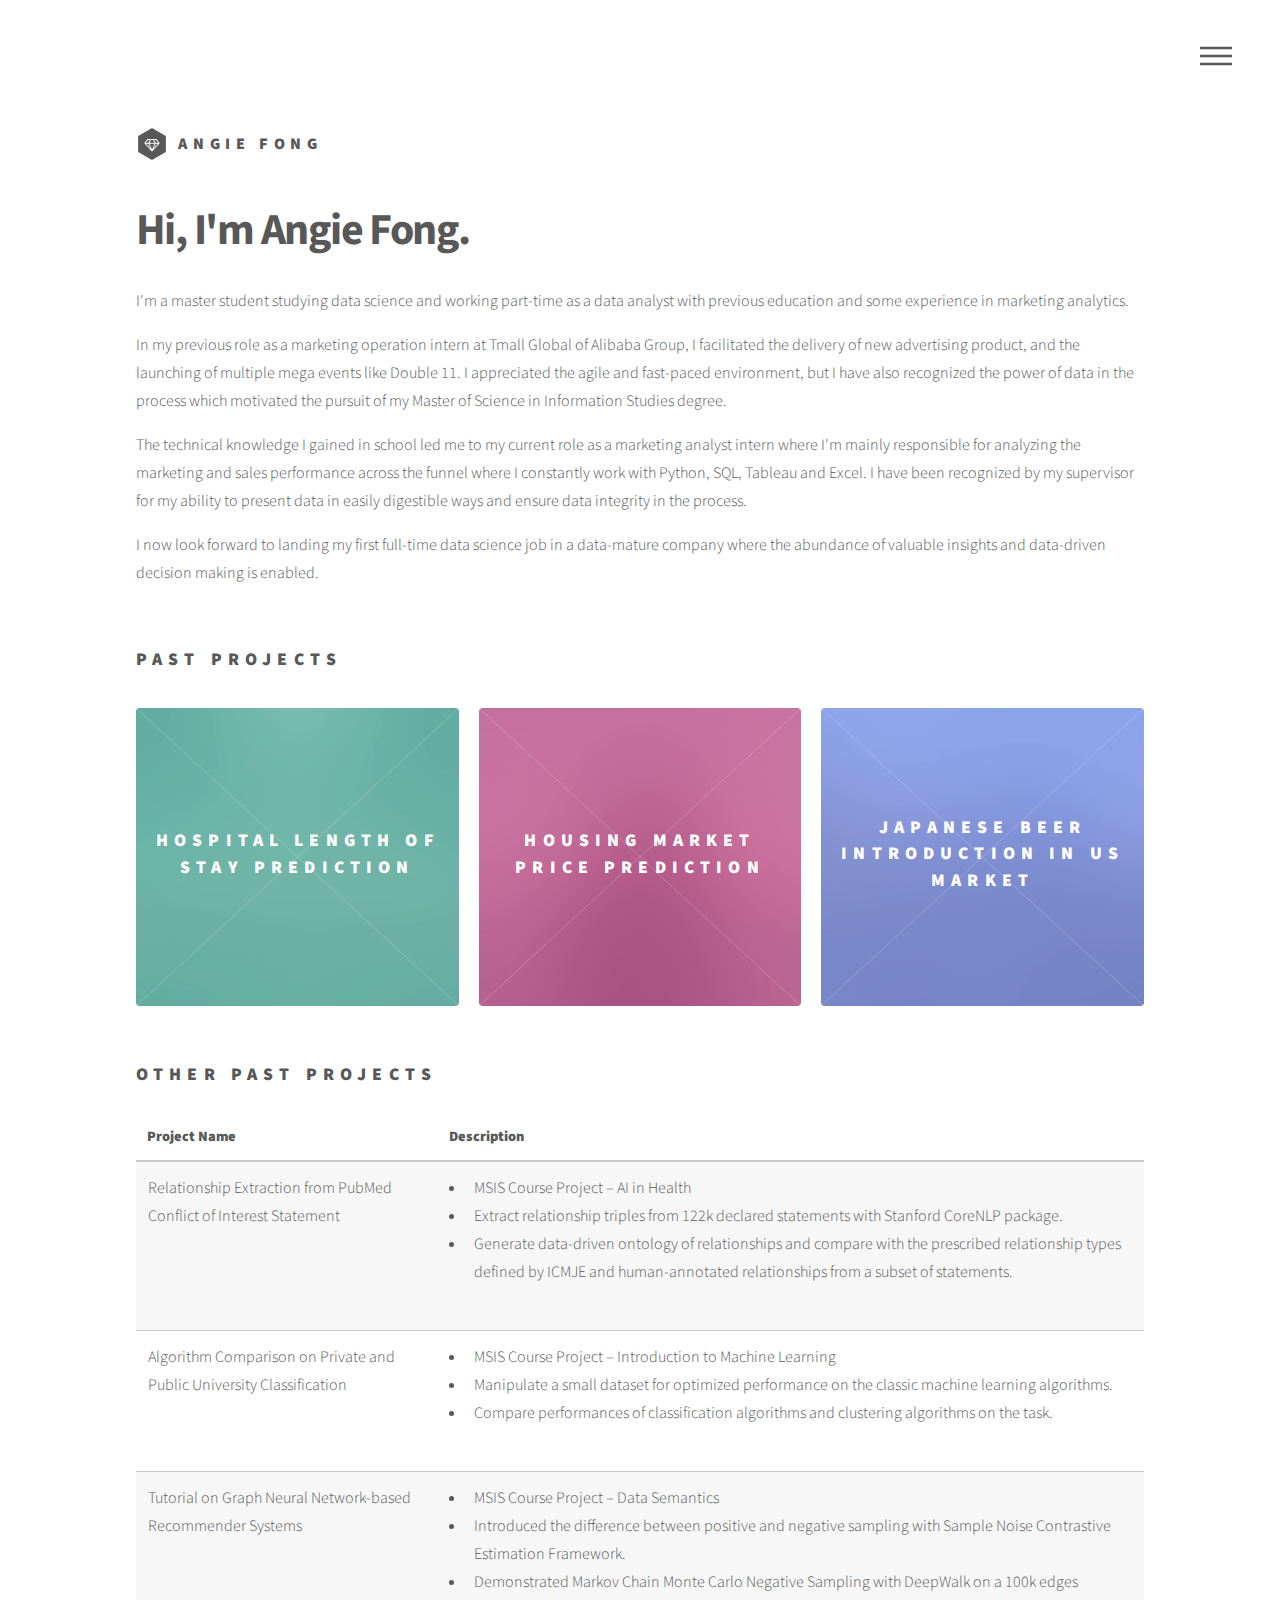
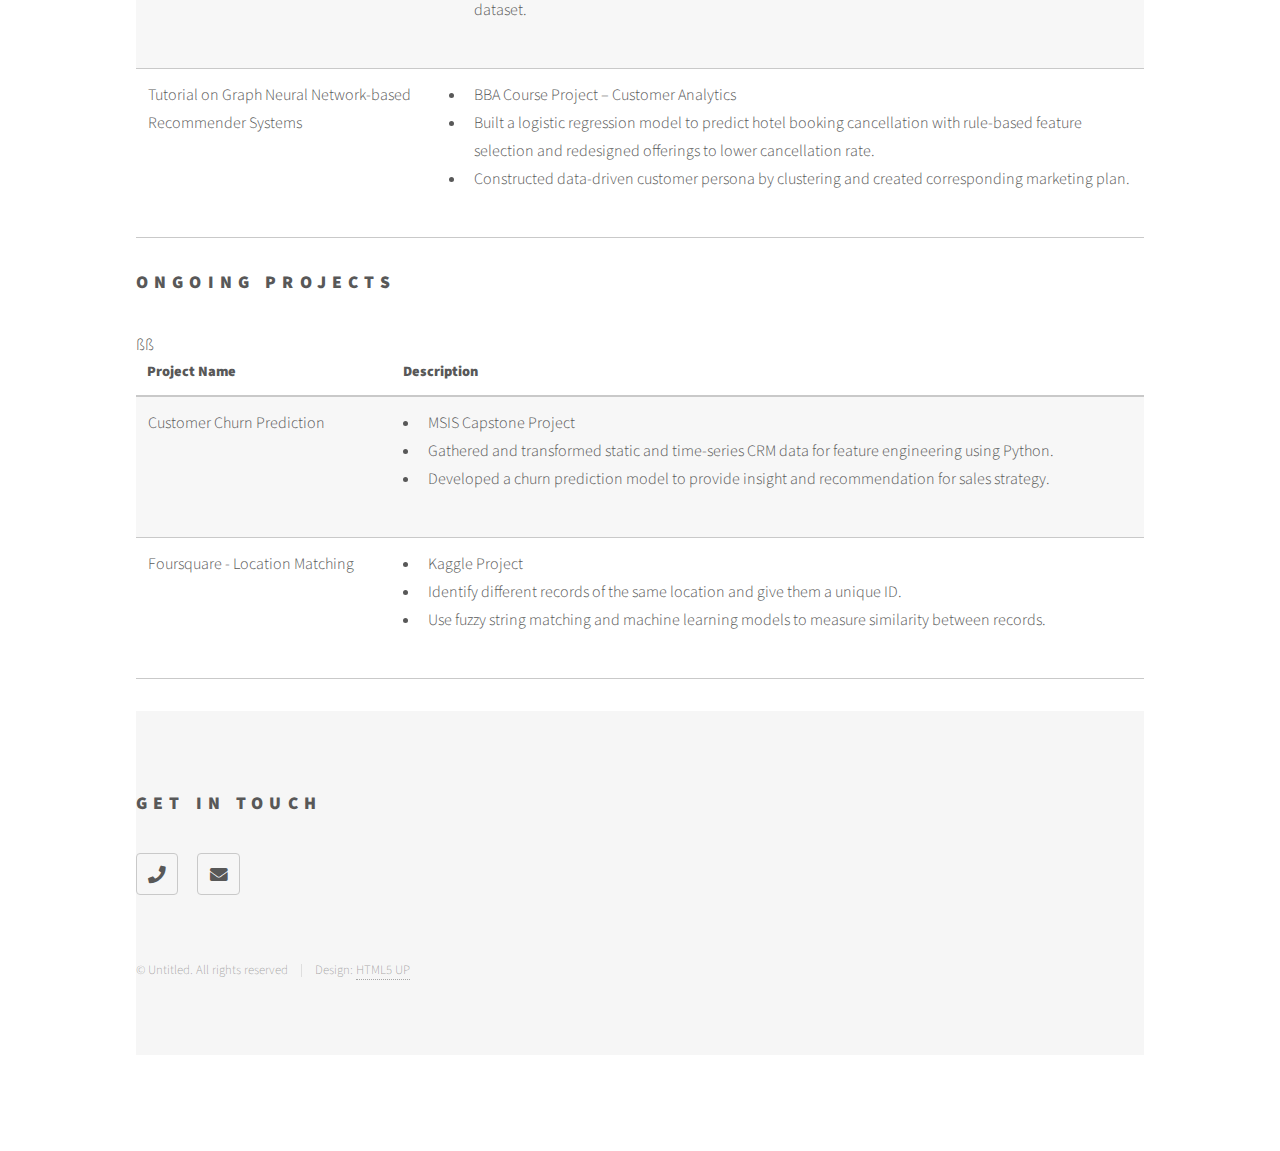
==== commit 75b29100: "Second Commit" ====
--- a/index.html
+++ b/index.html
@@ -22,7 +22,7 @@
 
 							<!-- Logo -->
 								<a href="index.html" class="logo">
-									<span class="symbol"><img src="images/logo.svg" alt="" /></span><span class="title">Angie Fong Portfolio</span>
+									<span class="symbol"><img src="images/logo.svg" alt="" /></span><span class="title">Angie Fong</span>
 								</a>
 
 							<!-- Nav -->
@@ -49,36 +49,22 @@
 						<div class="inner">
 							<header>
 								<h1>Hi, I'm Angie Fong.</h1>
-								<p>Curious and detail-oriented Data Scientist passionate about creating value from the massive ocean of data. Master’s student. Experienced in collecting, manipulating and analyzing data.</p>
+								<p>I'm a master student studying data science and working part-time as a data analyst with previous education and some experience in marketing analytics. </p>
+								<p>In my previous role as a marketing operation intern at Tmall Global of Alibaba Group, I facilitated the delivery of new advertising product, and the
+									launching of multiple mega events like Double 11. I appreciated the agile and fast-paced environment, but I have also recognized the power of data
+									in the process which motivated the pursuit of my Master of Science in Information Studies degree.</p>
+								<p>The technical knowledge I gained in school led me to my current role as a marketing analyst intern where I'm mainly responsible for analyzing the
+									marketing and sales performance across the funnel where I constantly work with Python, SQL, Tableau and Excel. I have been recognized by my supervisor
+									for my ability to present data in easily digestible ways and ensure data integrity in the process.</p>
+								<p>I now look forward to landing my first full-time data science job in a data-mature company where the abundance of valuable insights and data-driven decision making is enabled. </p>
 							</header>
+							</br><h2>Past Projects</h2>
 							<section class="tiles">
-								<article class="style1">
-									<span class="image">
-										<img src="images/pic01.jpg" alt="" />
-									</span>
-									<a href="generic.html">
-										<h2>Customer Churn Prediction</h2>
-										<div class="content">
-											<p>A churn prediction model for a B2B SaaS company to helps identify customers who might cancel subscription soon.</p>
-										</div>
-									</a>
-								</article>
-								<article class="style2">
-									<span class="image">
-										<img src="images/pic02.jpg" alt="" />
-									</span>
-									<a href="generic.html">
-										<h2>Conflict of Interest Relationship Extraction</h2>
-										<div class="content">
-											<p>Triples of relationship extracted from 122k Pubmed conflict of interest statements compared with pre-defined relationships.</p>
-										</div>
-									</a>
-								</article>
 								<article class="style3">
 									<span class="image">
 										<img src="images/pic03.jpg" alt="" />
 									</span>
-									<a href="generic.html">
+									<a href="los_prediction.html">
 										<h2>Hospital Length of Stay Prediction</h2>
 										<div class="content">
 											<p>Hospital length of stay prediction with MIMIC3 data.</p>
@@ -89,21 +75,10 @@
 									<span class="image">
 										<img src="images/pic04.jpg" alt="" />
 									</span>
-									<a href="generic.html">
+									<a href="housing_prediction.html">
 										<h2>Housing Market Price Prediction</h2>
 										<div class="content">
 											<p>Kaggle competition: Sherbank Russian Housing Market Price Prediction.</p>
-										</div>
-									</a>
-								</article>
-								<article class="style5">
-									<span class="image">
-										<img src="images/pic05.jpg" alt="" />
-									</span>
-									<a href="generic.html">
-										<h2>Hotel Booking Demand Prediction</h2>
-										<div class="content">
-											<p>Sed nisl arcu euismod sit amet nisi lorem etiam dolor veroeros et feugiat.</p>
 										</div>
 									</a>
 								</article>
@@ -111,7 +86,7 @@
 									<span class="image">
 										<img src="images/pic06.jpg" alt="" />
 									</span>
-									<a href="generic.html">
+									<a href="japanese_beer.html">
 										<h2>Japanese Beer Introduction in US market</h2>
 										<div class="content">
 											<p>Sed nisl arcu euismod sit amet nisi lorem etiam dolor veroeros et feugiat.</p>
@@ -119,42 +94,113 @@
 									</a>
 								</article>
 							</section>
-						</div>
-					</div>
+							</br></br>
+							<div>
+								<h2>Other Past Projects</h2>
+								<div class="table-wrapper">
+									<table>
+										<thead>
+											<tr>
+												<th>Project Name</th>
+												<th>Description</th>
+											</tr>
+										</thead>
+										<tbody>
+											<tr>
+												<td>Relationship Extraction from PubMed Conflict of Interest Statement</td>
+												<td>
+													<ul>
+														<li>MSIS Course Project – AI in Health</li>
+														<li>Extract relationship triples from 122k declared statements with Stanford CoreNLP package.</li>
+														<li>Generate data-driven ontology of relationships and compare with the prescribed relationship types
+															defined by ICMJE and human-annotated relationships from a subset of statements.</li>
+													</ul>
+												</td>
+											</tr>
+											<tr>
+												<td>Algorithm Comparison on Private and Public University Classification</td>
+												<td>
+													<ul>
+														<li>MSIS Course Project – Introduction to Machine Learning</li>
+														<li>Manipulate a small dataset for optimized performance on the classic machine learning algorithms.</li>
+														<li>Compare performances of classification algorithms and clustering algorithms on the task.</li>
+													</ul>
+												</td>
+											</tr>
+											<tr>
+												<td>Tutorial on Graph Neural Network-based Recommender Systems</td>
+												<td>
+													<ul>
+														<li>MSIS Course Project – Data Semantics</li>
+														<li>Introduced the difference between positive and negative sampling with Sample Noise Contrastive Estimation Framework.</li>
+														<li>Demonstrated Markov Chain Monte Carlo Negative Sampling with DeepWalk on a 100k edges dataset.</li>
+													</ul>
+												</td>
+											</tr>
+											<tr>
+												<td>Tutorial on Graph Neural Network-based Recommender Systems</td>
+												<td>
+													<ul>
+														<li>BBA Course Project – Customer Analytics</li>
+														<li>Built a logistic regression model to predict hotel booking cancellation with rule-based feature selection and redesigned offerings to lower cancellation rate.</li>
+														<li>Constructed data-driven customer persona by clustering and created corresponding marketing plan.</li>
+													</ul>
+												</td>
+											</tr>
+										</tbody>
+									</table>
+								</div>
+							</div>
+							<div>
+								<h2>Ongoing Projects</h2>
+								<div class="table-wrapper">
+									<table>
+										<thead>
+											<tr>
+												<th>Project Name</th>
+												<th>Description</th>
+											</tr>
+										</thead>
+										<tbody>
+											<tr>
+												<td>Customer Churn Prediction</td>
+												<td>
+													<ul>
+														<li>MSIS Capstone Project</li>
+														<li>Gathered and transformed static and time-series CRM data for feature engineering using Python.</li>
+														<li>Developed a churn prediction model to provide insight and recommendation for sales strategy.</li>
+													</ul>
+												</td>
+											</tr>
+											<tr>
+												<td>Foursquare - Location Matching</td>
+												<td>
+													<ul>
+														<li>Kaggle Project</li>
+														<li>Identify different records of the same location and give them a unique ID.</li>
+														<li>Use fuzzy string matching and machine learning models to measure similarity between records.</li>
+													</ul>
+												</td>ßß
+											</tr>
+										</tbody>
+									</table>
+								</div>
+							</div>
 
 				<!-- Footer -->
 					<footer id="footer">
 						<div class="inner">
 							<section>
 								<h2>Get in touch</h2>
-								<form method="post" action="#">
-									<div class="fields">
-										<div class="field half">
-											<input type="text" name="name" id="name" placeholder="Name" />
-										</div>
-										<div class="field half">
-											<input type="email" name="email" id="email" placeholder="Email" />
-										</div>
-										<div class="field">
-											<textarea name="message" id="message" placeholder="Message"></textarea>
-										</div>
-									</div>
-									<ul class="actions">
-										<li><input type="submit" value="Send" class="primary" /></li>
-									</ul>
-								</form>
-							</section>
-							<section>
-								<h2>Follow</h2>
 								<ul class="icons">
-									<li><a href="#" class="icon brands style2 fa-twitter"><span class="label">Twitter</span></a></li>
+									<!--<li><a href="#" class="icon brands style2 fa-twitter"><span class="label">Twitter</span></a></li>
 									<li><a href="#" class="icon brands style2 fa-facebook-f"><span class="label">Facebook</span></a></li>
 									<li><a href="#" class="icon brands style2 fa-instagram"><span class="label">Instagram</span></a></li>
 									<li><a href="#" class="icon brands style2 fa-dribbble"><span class="label">Dribbble</span></a></li>
-									<li><a href="#" class="icon brands style2 fa-github"><span class="label">GitHub</span></a></li>
-									<li><a href="#" class="icon brands style2 fa-500px"><span class="label">500px</span></a></li>
-									<li><a href="#" class="icon solid style2 fa-phone"><span class="label">Phone</span></a></li>
-									<li><a href="#" class="icon solid style2 fa-envelope"><span class="label">Email</span></a></li>
+									<li><a href="https://github.com/angiefong" class="icon brands style2 fa-github"><span class="label">GitHub</span></a></li>
+									<li><a href="#" class="icon brands style2 fa-500px"><span class="label">500px</span></a></li>-->
+									<li><a href="sms:5162898558" class="icon solid style2 fa-phone"><span class="label">Phone</span></a></li>
+									<li><a href="https://www.linkedin.com/in/angie-fong/" class="icon solid style2 fa-envelope"><span class="label">LinkedIn</span></a></li>
 								</ul>
 							</section>
 							<ul class="copyright">
--- a/assets/css/main.css
+++ b/assets/css/main.css
@@ -1,10 +1,10 @@
 @import url(fontawesome-all.min.css);
 @import url("https://fonts.googleapis.com/css?family=Source+Sans+Pro:300,700,900");
 
-/*
-	Phantom by HTML5 UP
-	html5up.net | @ajlkn
-	Free for personal and commercial use under the CCA 3.0 license (html5up.net/license)
+/*
+	Phantom by HTML5 UP
+	html5up.net | @ajlkn
+	Free for personal and commercial use under the CCA 3.0 license (html5up.net/license)
 */
 
 html, body, div, span, applet, object,
@@ -3165,7 +3165,7 @@
 /* Footer */
 
 	#footer {
-		padding: 5em 0 6em 0 ;
+		padding: 5em 3em 6em 3em ;
 		background-color: #f6f6f6;
 	}
 
